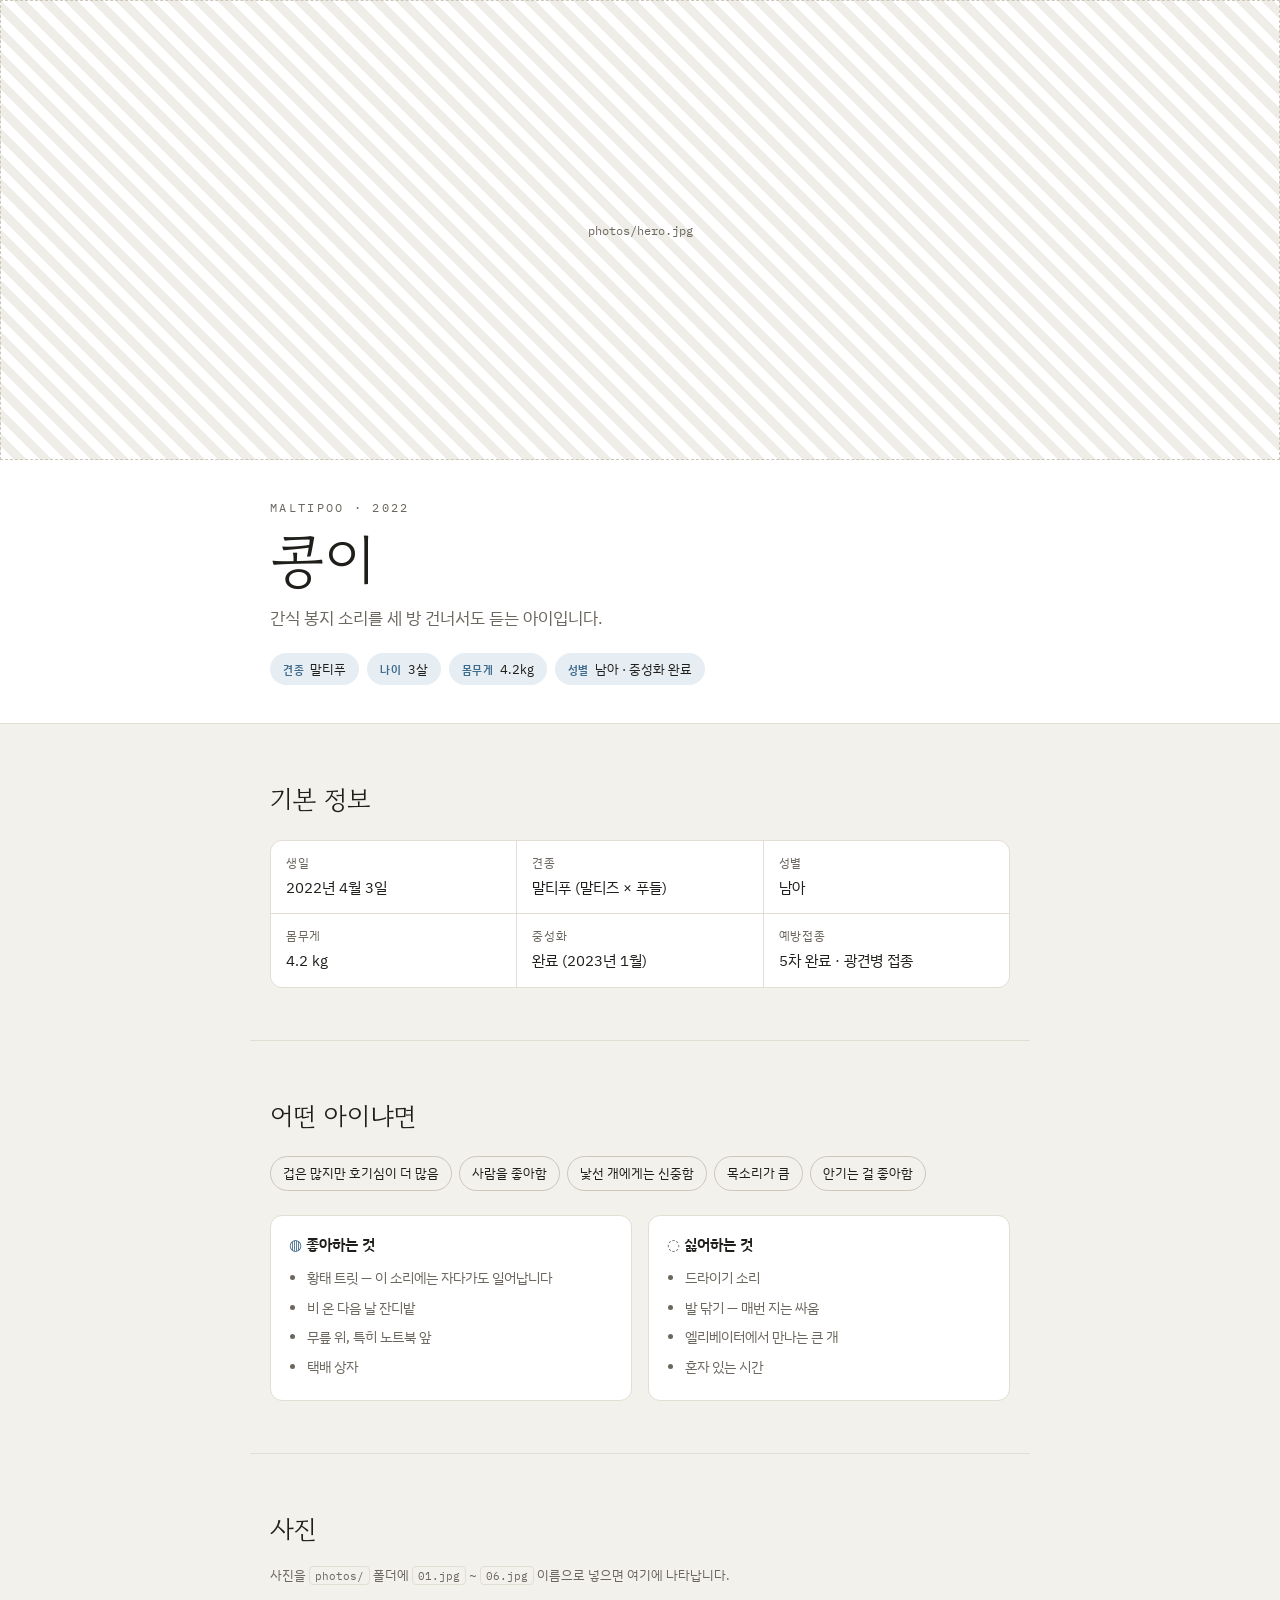
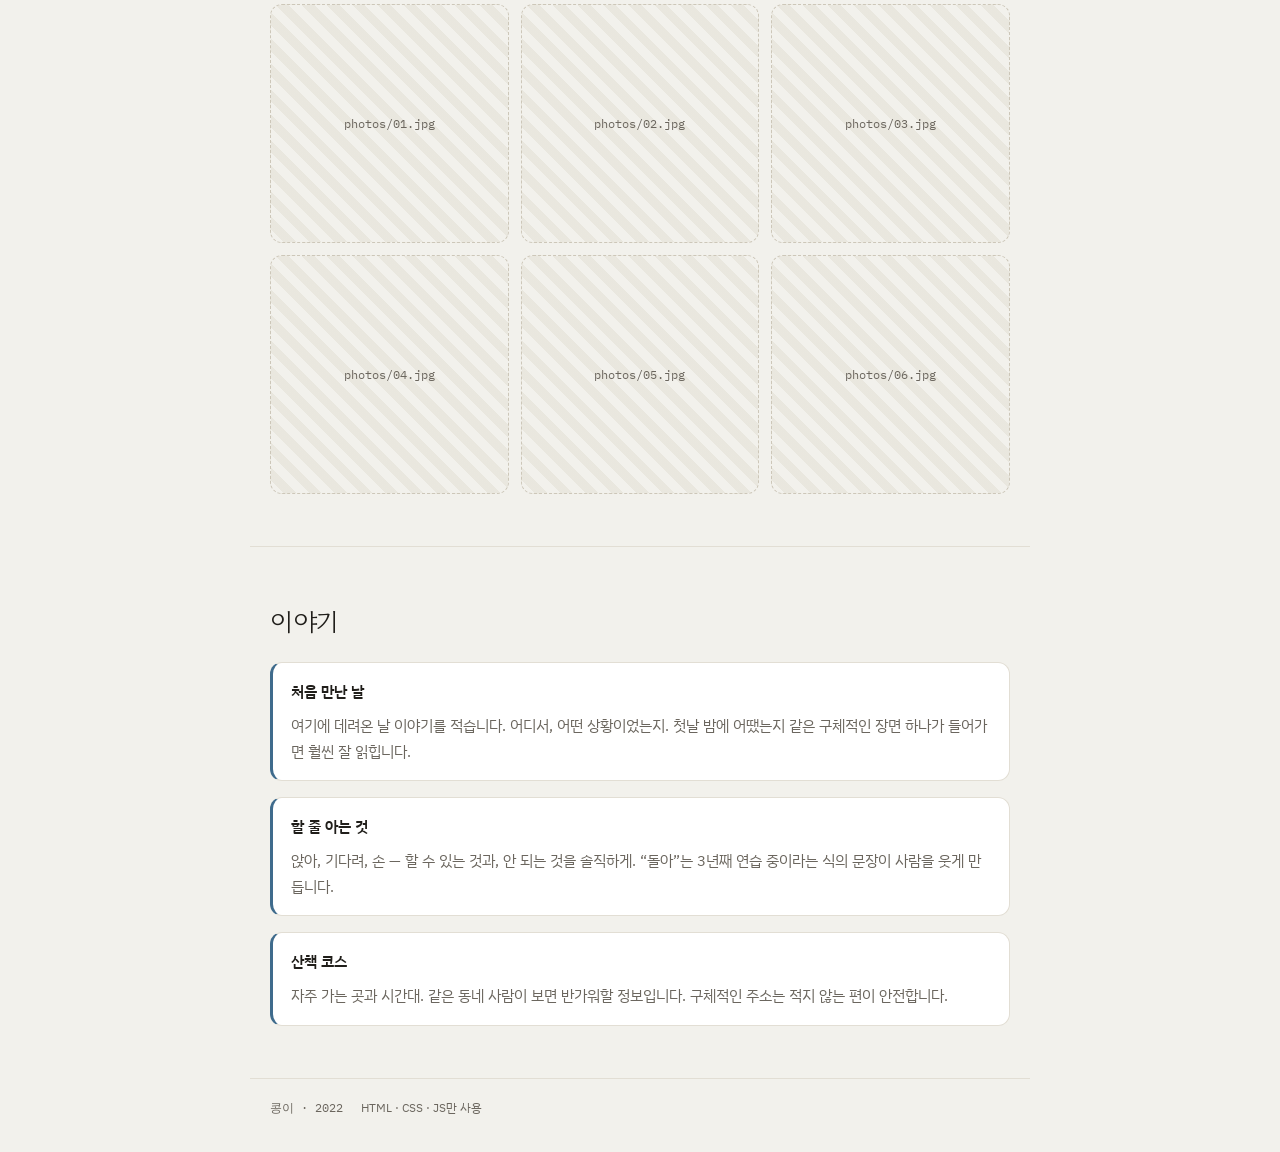
==== web/index.html @ 12389b10 "반려견 소개 페이지 구조 추가 (web/) 사진과 내용은 나중에 채우는 전제로 뼈대만 세웠다. 포트폴리오(루트 index.html)는 건드리지 않았다.  - 사진이 없으면 넣어야 " ====
<!doctype html>
<html lang="ko">
<head>
<meta charset="utf-8">
<meta name="viewport" content="width=device-width, initial-scale=1">
<title>콩이</title>
<meta name="description" content="말티푸 콩이를 소개합니다. 성격, 좋아하는 것, 사진.">
<link rel="preconnect" href="https://fonts.googleapis.com">
<link rel="preconnect" href="https://fonts.gstatic.com" crossorigin>
<link rel="stylesheet" href="https://fonts.googleapis.com/css2?family=Gowun+Dodum&family=IBM+Plex+Sans+KR:wght@400;500;600&family=IBM+Plex+Mono:wght@400&display=swap">
<link rel="stylesheet" href="style.css">
</head>
<body>

<!-- ══════════════════════════════════════════════════════════
     내용을 바꿀 곳은 전부 이 파일 안에 있습니다.
     무엇을 어디서 바꾸는지는 README.md를 보세요.
     사진은 photos/ 에 정해진 이름으로 넣으면 자동으로 표시됩니다.
     ══════════════════════════════════════════════════════════ -->

<header class="hero">
  <div class="hero-photo photo" data-caption="hero.jpg">
    <img src="photos/hero.jpg" alt="콩이 대표 사진">
  </div>

  <div class="hero-text wrap">
    <p class="eyebrow">MALTIPOO · 2022</p>
    <h1>콩이</h1>
    <p class="tagline">간식 봉지 소리를 세 방 건너서도 듣는 아이입니다.</p>

    <ul class="quickfacts">
      <li><span>견종</span> 말티푸</li>
      <li><span>나이</span> 3살</li>
      <li><span>몸무게</span> 4.2kg</li>
      <li><span>성별</span> 남아 · 중성화 완료</li>
    </ul>
  </div>
</header>

<main>

  <!-- ── 프로필 ─────────────────────────────────── -->
  <section class="block wrap">
    <h2>기본 정보</h2>
    <dl class="profile">
      <div><dt>생일</dt><dd>2022년 4월 3일</dd></div>
      <div><dt>견종</dt><dd>말티푸 (말티즈 × 푸들)</dd></div>
      <div><dt>성별</dt><dd>남아</dd></div>
      <div><dt>몸무게</dt><dd>4.2 kg</dd></div>
      <div><dt>중성화</dt><dd>완료 (2023년 1월)</dd></div>
      <div><dt>예방접종</dt><dd>5차 완료 · 광견병 접종</dd></div>
    </dl>
  </section>

  <!-- ── 성격 ───────────────────────────────────── -->
  <section class="block wrap">
    <h2>어떤 아이냐면</h2>

    <ul class="traits">
      <li>겁은 많지만 호기심이 더 많음</li>
      <li>사람을 좋아함</li>
      <li>낯선 개에게는 신중함</li>
      <li>목소리가 큼</li>
      <li>안기는 걸 좋아함</li>
    </ul>

    <div class="two">
      <div class="likes">
        <h3>좋아하는 것</h3>
        <ul>
          <li>황태 트릿 — 이 소리에는 자다가도 일어납니다</li>
          <li>비 온 다음 날 잔디밭</li>
          <li>무릎 위, 특히 노트북 앞</li>
          <li>택배 상자</li>
        </ul>
      </div>
      <div class="dislikes">
        <h3>싫어하는 것</h3>
        <ul>
          <li>드라이기 소리</li>
          <li>발 닦기 — 매번 지는 싸움</li>
          <li>엘리베이터에서 만나는 큰 개</li>
          <li>혼자 있는 시간</li>
        </ul>
      </div>
    </div>
  </section>

  <!-- ── 갤러리 ─────────────────────────────────── -->
  <section class="block wrap">
    <h2>사진</h2>
    <p class="note">사진을 <code>photos/</code> 폴더에 <code>01.jpg</code> ~ <code>06.jpg</code> 이름으로 넣으면 여기에 나타납니다.</p>

    <div class="gallery">
      <figure class="photo" data-caption="01.jpg">
        <img src="photos/01.jpg" alt="콩이 사진 1" loading="lazy">
        <figcaption>처음 온 날</figcaption>
      </figure>
      <figure class="photo" data-caption="02.jpg">
        <img src="photos/02.jpg" alt="콩이 사진 2" loading="lazy">
        <figcaption>산책 나가기 직전</figcaption>
      </figure>
      <figure class="photo" data-caption="03.jpg">
        <img src="photos/03.jpg" alt="콩이 사진 3" loading="lazy">
        <figcaption>간식 기다리는 중</figcaption>
      </figure>
      <figure class="photo" data-caption="04.jpg">
        <img src="photos/04.jpg" alt="콩이 사진 4" loading="lazy">
        <figcaption>낮잠</figcaption>
      </figure>
      <figure class="photo" data-caption="05.jpg">
        <img src="photos/05.jpg" alt="콩이 사진 5" loading="lazy">
        <figcaption>미용한 날</figcaption>
      </figure>
      <figure class="photo" data-caption="06.jpg">
        <img src="photos/06.jpg" alt="콩이 사진 6" loading="lazy">
        <figcaption>단골 공원</figcaption>
      </figure>
    </div>
  </section>

  <!-- ── 이야기 ─────────────────────────────────── -->
  <section class="block wrap">
    <h2>이야기</h2>
    <div class="stories">
      <article>
        <h3>처음 만난 날</h3>
        <p>여기에 데려온 날 이야기를 적습니다. 어디서, 어떤 상황이었는지. 첫날 밤에 어땠는지 같은 구체적인 장면 하나가 들어가면 훨씬 잘 읽힙니다.</p>
      </article>
      <article>
        <h3>할 줄 아는 것</h3>
        <p>앉아, 기다려, 손 — 할 수 있는 것과, 안 되는 것을 솔직하게. “돌아”는 3년째 연습 중이라는 식의 문장이 사람을 웃게 만듭니다.</p>
      </article>
      <article>
        <h3>산책 코스</h3>
        <p>자주 가는 곳과 시간대. 같은 동네 사람이 보면 반가워할 정보입니다. 구체적인 주소는 적지 않는 편이 안전합니다.</p>
      </article>
    </div>
  </section>

</main>

<footer class="foot wrap">
  <span class="mono">콩이 · 2022</span>
  <span>HTML · CSS · JS만 사용</span>
</footer>

<!-- 사진 확대 보기 -->
<dialog id="lightbox" class="lightbox">
  <img id="lightboxImg" alt="">
  <button type="button" id="lightboxClose" aria-label="닫기">✕</button>
</dialog>

<script src="app.js"></script>
</body>
</html>
---- web/style.css ----
/* ─────────────────────────────────────────────────────────────
   교체 구역 — 색·서체를 바꿀 곳은 여기가 전부다.
   아래 구조 규칙에는 색 리터럴을 새로 넣지 않는다.

   팔레트: 따뜻한 모래빛 바탕 + 데님 블루 강조.
   반려견 사이트에 흔한 크림+테라코타 조합을 피했다 — 어디서나 본 얼굴이 된다.
   ───────────────────────────────────────────────────────────── */
:root {
  --bg:      #F2F1EC;
  --surface: #FFFFFF;
  --fg:      #201E1A;
  --muted:   #6B665E;
  --line:    #E2DED4;
  --line-strong: #CDC7B9;
  --accent:  #3F6B8C;
  --accent-fg: #FFFFFF;
  --accent-soft: #E6EDF3;

  --font:    "IBM Plex Sans KR", "Pretendard", "Malgun Gothic", system-ui, sans-serif;
  --display: "Gowun Dodum", "IBM Plex Sans KR", sans-serif;
  --mono:    "IBM Plex Mono", ui-monospace, monospace;
  --w-display: 400;          /* Gowun Dodum은 단일 굵기 — 합성 볼드 방지 */

  --radius: 12px;
}

@media (prefers-color-scheme: dark) {
  :root {
    --bg:      #16150F;
    --surface: #201E17;
    --fg:      #EDE9DF;
    --muted:   #A29B8C;
    --line:    #322F25;
    --line-strong: #474234;
    --accent:  #8FB6D4;
    --accent-fg: #12202A;
    --accent-soft: #1D2A34;
  }
}

* { box-sizing: border-box; }

body {
  margin: 0;
  background: var(--bg);
  color: var(--fg);
  font-family: var(--font);
  line-height: 1.75;
  -webkit-font-smoothing: antialiased;
}

/* 좌우 여백은 여기 한 곳에서만. 세로는 padding-block으로 준다. */
.wrap {
  max-width: 780px;
  margin: 0 auto;
  padding-inline: 20px;
}

.mono { font-family: var(--mono); }

code {
  font-family: var(--mono);
  font-size: .88em;
  background: var(--bg);
  border: 1px solid var(--line);
  border-radius: 4px;
  padding: 1px 5px;
}

:is(a, button):focus-visible {
  outline: 2px solid var(--accent);
  outline-offset: 3px;
}

/* ── 사진 자리 ───────────────────────────────────────────────
   사진이 아직 없으면 img가 로드에 실패한다. 그때 app.js가
   data-missing을 붙이고, 여기서 넣어야 할 파일명을 보여준다.
   파일을 넣으면 별도 수정 없이 그냥 사진이 나온다.          */
.photo {
  position: relative;
  margin: 0;
  background: var(--surface);
  border: 1px solid var(--line);
  border-radius: var(--radius);
  overflow: hidden;
}
.photo img {
  display: block;
  width: 100%;
  height: 100%;
  object-fit: cover;
}
.photo[data-missing] {
  border: 1px dashed var(--line-strong);
  background: repeating-linear-gradient(
    45deg, transparent, transparent 9px,
    color-mix(in srgb, var(--line) 55%, transparent) 9px,
    color-mix(in srgb, var(--line) 55%, transparent) 18px);
}
.photo[data-missing] img { display: none; }
.photo[data-missing]::after {
  content: "photos/" attr(data-caption);
  position: absolute;
  inset: 0;
  display: grid;
  place-items: center;
  font-family: var(--mono);
  font-size: 12px;
  color: var(--muted);
  text-align: center;
  padding: 10px;
}

/* ── 머리 ────────────────────────────────────────── */
.hero { background: var(--surface); border-bottom: 1px solid var(--line); }

/* aspect-ratio와 max-height를 같이 주면 박스가 비율을 지키려고 폭까지
   줄여서 화면을 다 채우지 못한다. 높이만 제한하고 사진은 object-fit으로 덮는다. */
.hero-photo {
  height: clamp(220px, 42vw, 460px);
  border: 0;
  border-radius: 0;
}

.hero-text { padding-block: clamp(22px, 4vw, 38px); }

.eyebrow {
  margin: 0 0 8px;
  font-family: var(--mono);
  font-size: 11.5px;
  letter-spacing: .2em;
  color: var(--muted);
}
.hero h1 {
  margin: 0 0 10px;
  font-family: var(--display);
  font-weight: var(--w-display);
  font-size: clamp(34px, 8vw, 58px);
  letter-spacing: -.02em;
  line-height: 1.15;
}
.tagline {
  margin: 0 0 20px;
  max-width: 46ch;
  font-size: clamp(15px, 2.2vw, 17px);
  color: var(--muted);
}

.quickfacts {
  display: flex;
  flex-wrap: wrap;
  gap: 8px;
  margin: 0;
  padding: 0;
  list-style: none;
}
.quickfacts li {
  display: inline-flex;
  align-items: baseline;
  gap: 6px;
  background: var(--accent-soft);
  border-radius: 999px;
  padding: 5px 13px;
  font-size: 13px;
}
.quickfacts span {
  font-size: 11px;
  letter-spacing: .06em;
  color: var(--accent);
  font-weight: 600;
}

/* ── 블록 ────────────────────────────────────────── */
.block {
  padding-block: clamp(32px, 5vw, 52px);
  border-bottom: 1px solid var(--line);
}
.block h2 {
  margin: 0 0 18px;
  font-family: var(--display);
  font-weight: var(--w-display);
  font-size: clamp(20px, 3.4vw, 26px);
  letter-spacing: -.01em;
}
.block h3 {
  margin: 0 0 8px;
  font-size: 15px;
  font-weight: 600;
}
.note {
  margin: -6px 0 18px;
  font-size: 13px;
  color: var(--muted);
}

/* ── 프로필 ──────────────────────────────────────── */
.profile {
  display: grid;
  grid-template-columns: repeat(auto-fit, minmax(200px, 1fr));
  gap: 1px;
  margin: 0;
  background: var(--line);
  border: 1px solid var(--line);
  border-radius: var(--radius);
  overflow: hidden;
}
.profile > div { background: var(--surface); padding: 12px 15px; }
.profile dt {
  font-size: 11.5px;
  letter-spacing: .06em;
  color: var(--muted);
}
.profile dd { margin: 2px 0 0; font-size: 15px; }

/* ── 성격 ────────────────────────────────────────── */
.traits {
  display: flex;
  flex-wrap: wrap;
  gap: 7px;
  margin: 0 0 24px;
  padding: 0;
  list-style: none;
}
.traits li {
  font-size: 13px;
  padding: 5px 12px;
  border: 1px solid var(--line-strong);
  border-radius: 999px;
}

.two {
  display: grid;
  grid-template-columns: repeat(auto-fit, minmax(240px, 1fr));
  gap: 16px;
}
.two > div {
  background: var(--surface);
  border: 1px solid var(--line);
  border-radius: var(--radius);
  padding: 16px 18px;
}
.two ul { margin: 0; padding-left: 1.1em; }
.two li { font-size: 14px; color: var(--muted); margin-bottom: 5px; }
.likes h3::before  { content: "◍ "; color: var(--accent); }
.dislikes h3::before { content: "◌ "; color: var(--muted); }

/* ── 갤러리 ──────────────────────────────────────── */
.gallery {
  display: grid;
  grid-template-columns: repeat(auto-fit, minmax(180px, 1fr));
  gap: 12px;
}
.gallery .photo { aspect-ratio: 1 / 1; }
.gallery .photo img { cursor: zoom-in; }
.gallery figcaption {
  position: absolute;
  left: 0; right: 0; bottom: 0;
  padding: 18px 12px 9px;
  font-size: 12px;
  color: #fff;
  background: linear-gradient(transparent, rgba(0, 0, 0, .55));
}
.gallery .photo[data-missing] figcaption { display: none; }

/* ── 이야기 ──────────────────────────────────────── */
.stories { display: grid; gap: 16px; }
.stories article {
  background: var(--surface);
  border: 1px solid var(--line);
  border-left: 3px solid var(--accent);
  border-radius: var(--radius);
  padding: 16px 18px;
}
.stories p { margin: 0; font-size: 14.5px; color: var(--muted); }

/* ── 확대 보기 ───────────────────────────────────── */
.lightbox {
  border: 0;
  padding: 0;
  background: transparent;
  max-width: min(92vw, 900px);
  max-height: 92vh;
}
.lightbox::backdrop { background: rgba(0, 0, 0, .8); }
.lightbox img {
  display: block;
  max-width: 100%;
  max-height: 92vh;
  border-radius: var(--radius);
}
.lightbox button {
  position: absolute;
  top: 10px; right: 10px;
  width: 34px; height: 34px;
  border: 0;
  border-radius: 50%;
  background: rgba(0, 0, 0, .55);
  color: #fff;
  font-size: 15px;
  cursor: pointer;
}

/* ── 꼬리 ────────────────────────────────────────── */
.foot {
  padding-block: 18px 34px;
  display: flex;
  flex-wrap: wrap;
  gap: 6px 18px;
  font-size: 12px;
  color: var(--muted);
}

@media (prefers-reduced-motion: reduce) {
  * { animation: none !important; transition: none !important; }
}
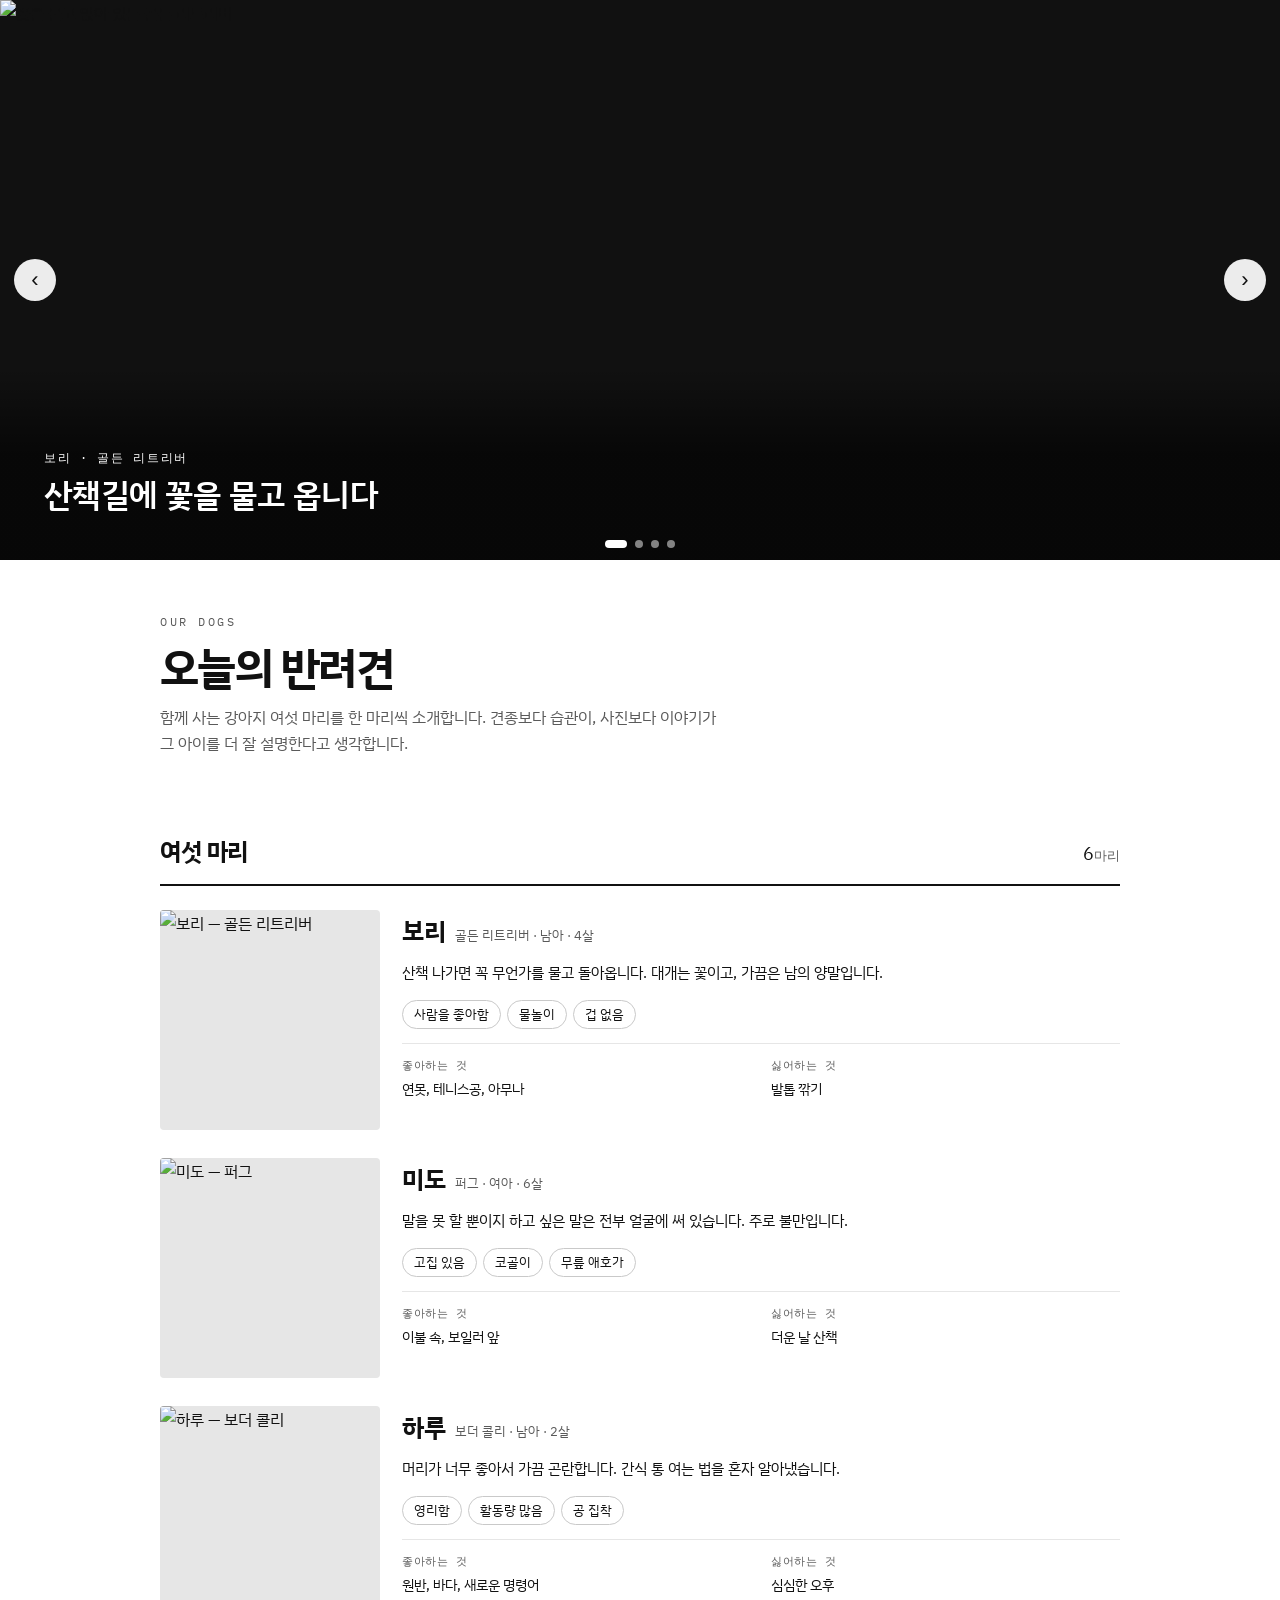
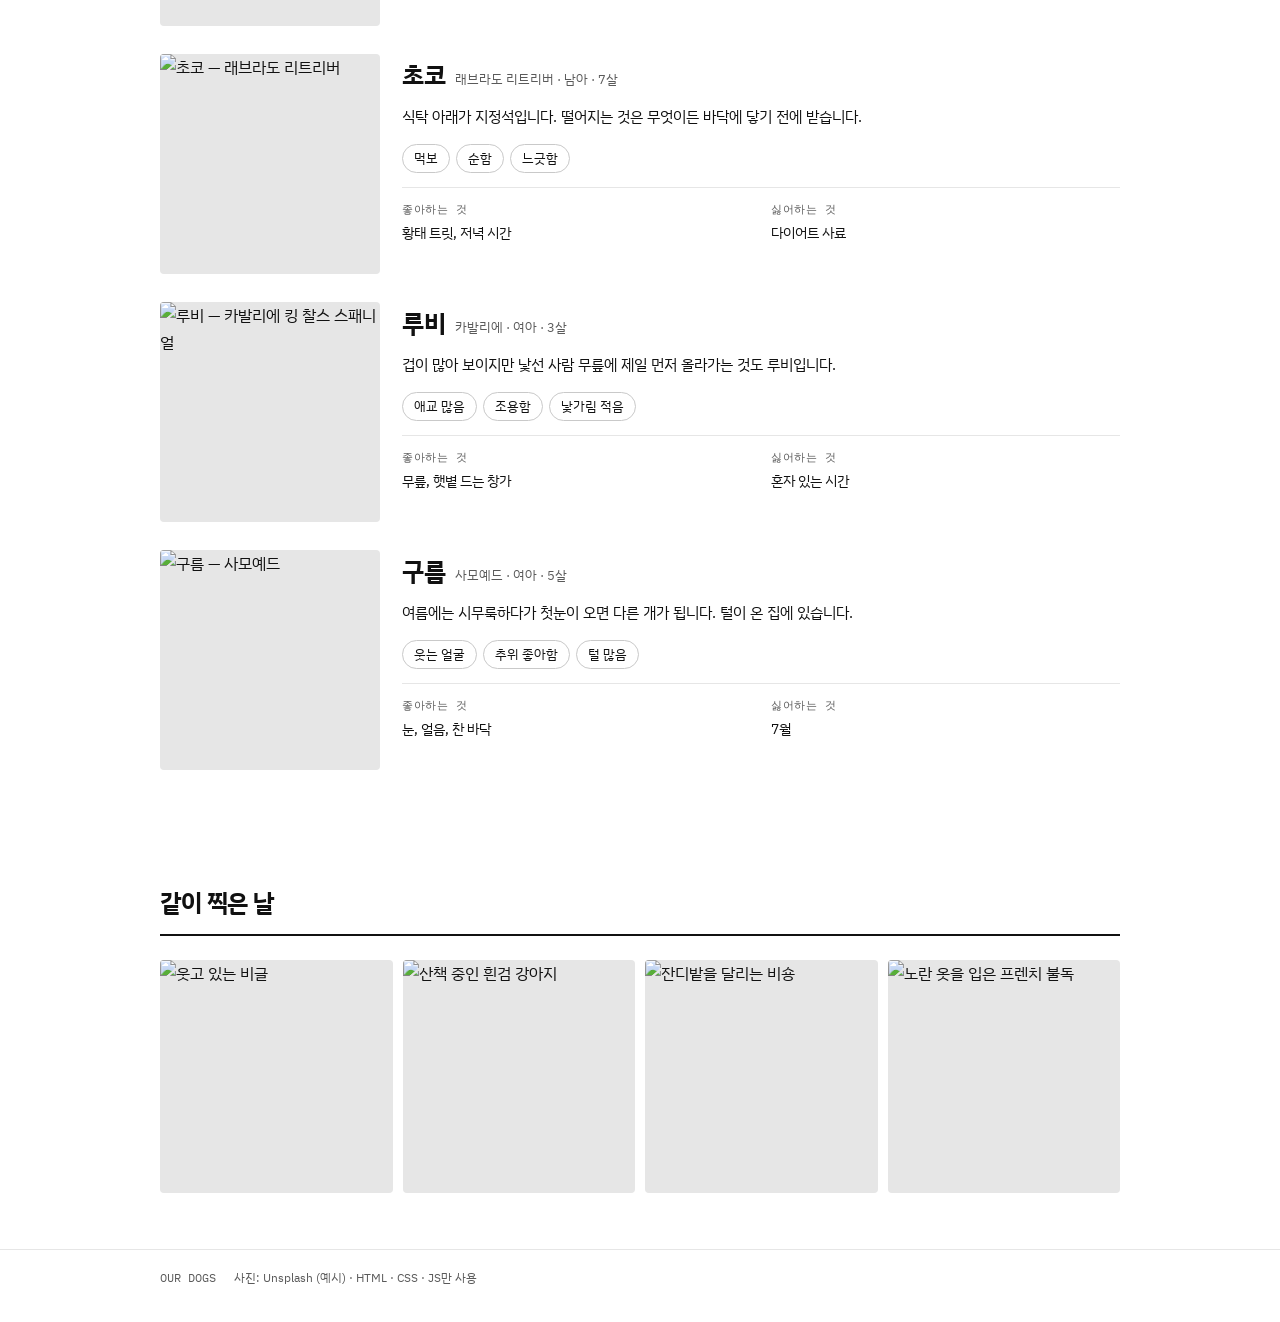
==== commit 6e4226bf: "여러 마리 소개로 개편 — 헤더 스와이퍼, 흰 배경 고대비 한 마리 소개에서 여섯 마리 목록으로 구조를 바꿨다. 흰 바탕에 검은 글씨로 두고 색은 사진에만 두어, 화면에서 사진이 " ====
--- a/web/index.html
+++ b/web/index.html
@@ -3,149 +3,239 @@
 <head>
 <meta charset="utf-8">
 <meta name="viewport" content="width=device-width, initial-scale=1">
-<title>콩이</title>
-<meta name="description" content="말티푸 콩이를 소개합니다. 성격, 좋아하는 것, 사진.">
+<title>오늘의 반려견</title>
+<meta name="description" content="함께 사는 강아지들을 한 마리씩 소개합니다. 성격, 좋아하는 것, 사진.">
 <link rel="preconnect" href="https://fonts.googleapis.com">
 <link rel="preconnect" href="https://fonts.gstatic.com" crossorigin>
-<link rel="stylesheet" href="https://fonts.googleapis.com/css2?family=Gowun+Dodum&family=IBM+Plex+Sans+KR:wght@400;500;600&family=IBM+Plex+Mono:wght@400&display=swap">
+<link rel="stylesheet" href="https://fonts.googleapis.com/css2?family=IBM+Plex+Sans+KR:wght@400;500;600;700&family=IBM+Plex+Mono:wght@400&display=swap">
 <link rel="stylesheet" href="style.css">
 </head>
 <body>
 
 <!-- ══════════════════════════════════════════════════════════
-     내용을 바꿀 곳은 전부 이 파일 안에 있습니다.
-     무엇을 어디서 바꾸는지는 README.md를 보세요.
-     사진은 photos/ 에 정해진 이름으로 넣으면 자동으로 표시됩니다.
+     구조와 교체 방법은 README.md에 정리해 두었습니다.
+     지금 사진은 Unsplash 예시입니다 — 실제 사진으로 바꾸는 방법도 거기 있습니다.
      ══════════════════════════════════════════════════════════ -->
 
+<a class="skip" href="#main">본문으로 건너뛰기</a>
+
+<!-- ── 헤더 스와이퍼 ─────────────────────────────── -->
 <header class="hero">
-  <div class="hero-photo photo" data-caption="hero.jpg">
-    <img src="photos/hero.jpg" alt="콩이 대표 사진">
+  <div class="swiper" id="swiper">
+    <ul class="slides" id="slides" tabindex="0" aria-label="대표 사진">
+
+      <li class="slide">
+        <img src="https://images.unsplash.com/photo-1552053831-71594a27632d?auto=format&fit=crop&w=1600&q=72"
+             alt="꽃을 물고 앉아 있는 골든 리트리버">
+        <div class="slide-text">
+          <p class="kicker">보리 · 골든 리트리버</p>
+          <h2>산책길에 꽃을 물고 옵니다</h2>
+        </div>
+      </li>
+
+      <li class="slide">
+        <img src="https://images.unsplash.com/photo-1517849845537-4d257902454a?auto=format&fit=crop&w=1600&q=72"
+             alt="노란 배경 앞의 검은 퍼그" loading="lazy">
+        <div class="slide-text">
+          <p class="kicker">미도 · 퍼그</p>
+          <h2>표정이 전부 말해줍니다</h2>
+        </div>
+      </li>
+
+      <li class="slide">
+        <img src="https://images.unsplash.com/photo-1518717758536-85ae29035b6d?auto=format&fit=crop&w=1600&q=72"
+             alt="혀를 내민 초콜릿색 래브라도" loading="lazy">
+        <div class="slide-text">
+          <p class="kicker">초코 · 래브라도</p>
+          <h2>먹는 것과 관련해서는 진지합니다</h2>
+        </div>
+      </li>
+
+      <li class="slide">
+        <img src="https://images.unsplash.com/photo-1529429617124-95b109e86bb8?auto=format&fit=crop&w=1600&q=72"
+             alt="앉아 있는 하얀 사모예드" loading="lazy">
+        <div class="slide-text">
+          <p class="kicker">구름 · 사모예드</p>
+          <h2>겨울에 가장 행복한 아이</h2>
+        </div>
+      </li>
+
+    </ul>
+
+    <button class="nav prev" type="button" aria-label="이전 사진">‹</button>
+    <button class="nav next" type="button" aria-label="다음 사진">›</button>
+    <div class="dots" id="dots" role="tablist" aria-label="사진 선택"></div>
   </div>
 
-  <div class="hero-text wrap">
-    <p class="eyebrow">MALTIPOO · 2022</p>
-    <h1>콩이</h1>
-    <p class="tagline">간식 봉지 소리를 세 방 건너서도 듣는 아이입니다.</p>
-
-    <ul class="quickfacts">
-      <li><span>견종</span> 말티푸</li>
-      <li><span>나이</span> 3살</li>
-      <li><span>몸무게</span> 4.2kg</li>
-      <li><span>성별</span> 남아 · 중성화 완료</li>
-    </ul>
+  <div class="wrap intro">
+    <p class="eyebrow">OUR DOGS</p>
+    <h1>오늘의 반려견</h1>
+    <p class="lede">함께 사는 강아지 여섯 마리를 한 마리씩 소개합니다. 견종보다 습관이, 사진보다 이야기가 그 아이를 더 잘 설명한다고 생각합니다.</p>
   </div>
 </header>
 
-<main>
-
-  <!-- ── 프로필 ─────────────────────────────────── -->
+<main id="main">
+
+  <!-- ── 강아지 목록 ─────────────────────────────── -->
   <section class="block wrap">
-    <h2>기본 정보</h2>
-    <dl class="profile">
-      <div><dt>생일</dt><dd>2022년 4월 3일</dd></div>
-      <div><dt>견종</dt><dd>말티푸 (말티즈 × 푸들)</dd></div>
-      <div><dt>성별</dt><dd>남아</dd></div>
-      <div><dt>몸무게</dt><dd>4.2 kg</dd></div>
-      <div><dt>중성화</dt><dd>완료 (2023년 1월)</dd></div>
-      <div><dt>예방접종</dt><dd>5차 완료 · 광견병 접종</dd></div>
-    </dl>
+    <div class="block-head">
+      <h2>여섯 마리</h2>
+      <p class="count"><span>6</span>마리</p>
+    </div>
+
+    <div class="dogs">
+
+      <article class="dog">
+        <div class="dog-photo">
+          <img src="https://images.unsplash.com/photo-1591160690555-5debfba289f0?auto=format&fit=crop&w=800&h=800&q=70"
+               alt="보리 — 골든 리트리버" loading="lazy">
+        </div>
+        <div class="dog-body">
+          <div class="dog-head">
+            <h3>보리</h3>
+            <p class="breed">골든 리트리버 · 남아 · 4살</p>
+          </div>
+          <p class="say">산책 나가면 꼭 무언가를 물고 돌아옵니다. 대개는 꽃이고, 가끔은 남의 양말입니다.</p>
+          <ul class="tags">
+            <li>사람을 좋아함</li><li>물놀이</li><li>겁 없음</li>
+          </ul>
+          <dl class="mini">
+            <div><dt>좋아하는 것</dt><dd>연못, 테니스공, 아무나</dd></div>
+            <div><dt>싫어하는 것</dt><dd>발톱 깎기</dd></div>
+          </dl>
+        </div>
+      </article>
+
+      <article class="dog">
+        <div class="dog-photo">
+          <img src="https://images.unsplash.com/photo-1517849845537-4d257902454a?auto=format&fit=crop&w=800&h=800&q=70"
+               alt="미도 — 퍼그" loading="lazy">
+        </div>
+        <div class="dog-body">
+          <div class="dog-head">
+            <h3>미도</h3>
+            <p class="breed">퍼그 · 여아 · 6살</p>
+          </div>
+          <p class="say">말을 못 할 뿐이지 하고 싶은 말은 전부 얼굴에 써 있습니다. 주로 불만입니다.</p>
+          <ul class="tags">
+            <li>고집 있음</li><li>코골이</li><li>무릎 애호가</li>
+          </ul>
+          <dl class="mini">
+            <div><dt>좋아하는 것</dt><dd>이불 속, 보일러 앞</dd></div>
+            <div><dt>싫어하는 것</dt><dd>더운 날 산책</dd></div>
+          </dl>
+        </div>
+      </article>
+
+      <article class="dog">
+        <div class="dog-photo">
+          <img src="https://images.unsplash.com/photo-1587300003388-59208cc962cb?auto=format&fit=crop&w=800&h=800&q=70"
+               alt="하루 — 보더 콜리" loading="lazy">
+        </div>
+        <div class="dog-body">
+          <div class="dog-head">
+            <h3>하루</h3>
+            <p class="breed">보더 콜리 · 남아 · 2살</p>
+          </div>
+          <p class="say">머리가 너무 좋아서 가끔 곤란합니다. 간식 통 여는 법을 혼자 알아냈습니다.</p>
+          <ul class="tags">
+            <li>영리함</li><li>활동량 많음</li><li>공 집착</li>
+          </ul>
+          <dl class="mini">
+            <div><dt>좋아하는 것</dt><dd>원반, 바다, 새로운 명령어</dd></div>
+            <div><dt>싫어하는 것</dt><dd>심심한 오후</dd></div>
+          </dl>
+        </div>
+      </article>
+
+      <article class="dog">
+        <div class="dog-photo">
+          <img src="https://images.unsplash.com/photo-1518717758536-85ae29035b6d?auto=format&fit=crop&w=800&h=800&q=70"
+               alt="초코 — 래브라도 리트리버" loading="lazy">
+        </div>
+        <div class="dog-body">
+          <div class="dog-head">
+            <h3>초코</h3>
+            <p class="breed">래브라도 리트리버 · 남아 · 7살</p>
+          </div>
+          <p class="say">식탁 아래가 지정석입니다. 떨어지는 것은 무엇이든 바닥에 닿기 전에 받습니다.</p>
+          <ul class="tags">
+            <li>먹보</li><li>순함</li><li>느긋함</li>
+          </ul>
+          <dl class="mini">
+            <div><dt>좋아하는 것</dt><dd>황태 트릿, 저녁 시간</dd></div>
+            <div><dt>싫어하는 것</dt><dd>다이어트 사료</dd></div>
+          </dl>
+        </div>
+      </article>
+
+      <article class="dog">
+        <div class="dog-photo">
+          <img src="https://images.unsplash.com/photo-1560807707-8cc77767d783?auto=format&fit=crop&w=800&h=800&q=70"
+               alt="루비 — 카발리에 킹 찰스 스패니얼" loading="lazy">
+        </div>
+        <div class="dog-body">
+          <div class="dog-head">
+            <h3>루비</h3>
+            <p class="breed">카발리에 · 여아 · 3살</p>
+          </div>
+          <p class="say">겁이 많아 보이지만 낯선 사람 무릎에 제일 먼저 올라가는 것도 루비입니다.</p>
+          <ul class="tags">
+            <li>애교 많음</li><li>조용함</li><li>낯가림 적음</li>
+          </ul>
+          <dl class="mini">
+            <div><dt>좋아하는 것</dt><dd>무릎, 햇볕 드는 창가</dd></div>
+            <div><dt>싫어하는 것</dt><dd>혼자 있는 시간</dd></div>
+          </dl>
+        </div>
+      </article>
+
+      <article class="dog">
+        <div class="dog-photo">
+          <img src="https://images.unsplash.com/photo-1529429617124-95b109e86bb8?auto=format&fit=crop&w=800&h=800&q=70"
+               alt="구름 — 사모예드" loading="lazy">
+        </div>
+        <div class="dog-body">
+          <div class="dog-head">
+            <h3>구름</h3>
+            <p class="breed">사모예드 · 여아 · 5살</p>
+          </div>
+          <p class="say">여름에는 시무룩하다가 첫눈이 오면 다른 개가 됩니다. 털이 온 집에 있습니다.</p>
+          <ul class="tags">
+            <li>웃는 얼굴</li><li>추위 좋아함</li><li>털 많음</li>
+          </ul>
+          <dl class="mini">
+            <div><dt>좋아하는 것</dt><dd>눈, 얼음, 찬 바닥</dd></div>
+            <div><dt>싫어하는 것</dt><dd>7월</dd></div>
+          </dl>
+        </div>
+      </article>
+
+    </div>
   </section>
 
-  <!-- ── 성격 ───────────────────────────────────── -->
+  <!-- ── 갤러리 ──────────────────────────────────── -->
   <section class="block wrap">
-    <h2>어떤 아이냐면</h2>
-
-    <ul class="traits">
-      <li>겁은 많지만 호기심이 더 많음</li>
-      <li>사람을 좋아함</li>
-      <li>낯선 개에게는 신중함</li>
-      <li>목소리가 큼</li>
-      <li>안기는 걸 좋아함</li>
-    </ul>
-
-    <div class="two">
-      <div class="likes">
-        <h3>좋아하는 것</h3>
-        <ul>
-          <li>황태 트릿 — 이 소리에는 자다가도 일어납니다</li>
-          <li>비 온 다음 날 잔디밭</li>
-          <li>무릎 위, 특히 노트북 앞</li>
-          <li>택배 상자</li>
-        </ul>
-      </div>
-      <div class="dislikes">
-        <h3>싫어하는 것</h3>
-        <ul>
-          <li>드라이기 소리</li>
-          <li>발 닦기 — 매번 지는 싸움</li>
-          <li>엘리베이터에서 만나는 큰 개</li>
-          <li>혼자 있는 시간</li>
-        </ul>
-      </div>
+    <div class="block-head">
+      <h2>같이 찍은 날</h2>
+    </div>
+    <div class="gallery">
+      <figure><img src="https://images.unsplash.com/photo-1543466835-00a7907e9de1?auto=format&fit=crop&w=700&h=700&q=70" alt="웃고 있는 비글" loading="lazy"></figure>
+      <figure><img src="https://images.unsplash.com/photo-1477884213360-7e9d7dcc1e48?auto=format&fit=crop&w=700&h=700&q=70" alt="산책 중인 흰검 강아지" loading="lazy"></figure>
+      <figure><img src="https://images.unsplash.com/photo-1534361960057-19889db9621e?auto=format&fit=crop&w=700&h=700&q=70" alt="잔디밭을 달리는 비숑" loading="lazy"></figure>
+      <figure><img src="https://images.unsplash.com/photo-1583337130417-3346a1be7dee?auto=format&fit=crop&w=700&h=700&q=70" alt="노란 옷을 입은 프렌치 불독" loading="lazy"></figure>
     </div>
   </section>
 
-  <!-- ── 갤러리 ─────────────────────────────────── -->
-  <section class="block wrap">
-    <h2>사진</h2>
-    <p class="note">사진을 <code>photos/</code> 폴더에 <code>01.jpg</code> ~ <code>06.jpg</code> 이름으로 넣으면 여기에 나타납니다.</p>
-
-    <div class="gallery">
-      <figure class="photo" data-caption="01.jpg">
-        <img src="photos/01.jpg" alt="콩이 사진 1" loading="lazy">
-        <figcaption>처음 온 날</figcaption>
-      </figure>
-      <figure class="photo" data-caption="02.jpg">
-        <img src="photos/02.jpg" alt="콩이 사진 2" loading="lazy">
-        <figcaption>산책 나가기 직전</figcaption>
-      </figure>
-      <figure class="photo" data-caption="03.jpg">
-        <img src="photos/03.jpg" alt="콩이 사진 3" loading="lazy">
-        <figcaption>간식 기다리는 중</figcaption>
-      </figure>
-      <figure class="photo" data-caption="04.jpg">
-        <img src="photos/04.jpg" alt="콩이 사진 4" loading="lazy">
-        <figcaption>낮잠</figcaption>
-      </figure>
-      <figure class="photo" data-caption="05.jpg">
-        <img src="photos/05.jpg" alt="콩이 사진 5" loading="lazy">
-        <figcaption>미용한 날</figcaption>
-      </figure>
-      <figure class="photo" data-caption="06.jpg">
-        <img src="photos/06.jpg" alt="콩이 사진 6" loading="lazy">
-        <figcaption>단골 공원</figcaption>
-      </figure>
-    </div>
-  </section>
-
-  <!-- ── 이야기 ─────────────────────────────────── -->
-  <section class="block wrap">
-    <h2>이야기</h2>
-    <div class="stories">
-      <article>
-        <h3>처음 만난 날</h3>
-        <p>여기에 데려온 날 이야기를 적습니다. 어디서, 어떤 상황이었는지. 첫날 밤에 어땠는지 같은 구체적인 장면 하나가 들어가면 훨씬 잘 읽힙니다.</p>
-      </article>
-      <article>
-        <h3>할 줄 아는 것</h3>
-        <p>앉아, 기다려, 손 — 할 수 있는 것과, 안 되는 것을 솔직하게. “돌아”는 3년째 연습 중이라는 식의 문장이 사람을 웃게 만듭니다.</p>
-      </article>
-      <article>
-        <h3>산책 코스</h3>
-        <p>자주 가는 곳과 시간대. 같은 동네 사람이 보면 반가워할 정보입니다. 구체적인 주소는 적지 않는 편이 안전합니다.</p>
-      </article>
-    </div>
-  </section>
-
 </main>
 
-<footer class="foot wrap">
-  <span class="mono">콩이 · 2022</span>
-  <span>HTML · CSS · JS만 사용</span>
+<footer class="foot">
+  <div class="wrap">
+    <span class="mono">OUR DOGS</span>
+    <span>사진: Unsplash (예시) · HTML · CSS · JS만 사용</span>
+  </div>
 </footer>
 
-<!-- 사진 확대 보기 -->
 <dialog id="lightbox" class="lightbox">
   <img id="lightboxImg" alt="">
   <button type="button" id="lightboxClose" aria-label="닫기">✕</button>
--- a/web/style.css
+++ b/web/style.css
@@ -1,41 +1,26 @@
 /* ─────────────────────────────────────────────────────────────
    교체 구역 — 색·서체를 바꿀 곳은 여기가 전부다.
-   아래 구조 규칙에는 색 리터럴을 새로 넣지 않는다.
-
-   팔레트: 따뜻한 모래빛 바탕 + 데님 블루 강조.
-   반려견 사이트에 흔한 크림+테라코타 조합을 피했다 — 어디서나 본 얼굴이 된다.
+
+   흰 바탕에 검은 글씨, 선 하나로 구분. 장식을 줄이고 대비를 올려
+   사진이 화면의 유일한 색이 되게 했다. 본문 대비 16:1, 보조 7:1.
+
+   다크 모드를 넣지 않은 것은 의도다 — 흰 배경을 요청받았고, 사진
+   중심 페이지에서 바탕이 바뀌면 사진 인상까지 달라진다. 대신 모든
+   색을 명시해 두어 어떤 환경에서도 같게 보인다.
    ───────────────────────────────────────────────────────────── */
 :root {
-  --bg:      #F2F1EC;
-  --surface: #FFFFFF;
-  --fg:      #201E1A;
-  --muted:   #6B665E;
-  --line:    #E2DED4;
-  --line-strong: #CDC7B9;
-  --accent:  #3F6B8C;
+  --bg:     #FFFFFF;
+  --fg:     #111111;   /* 흰 배경 대비 18.9:1 */
+  --muted:  #5A5A5A;   /* 흰 배경 대비  7.0:1 */
+  --line:   #E6E6E6;
+  --line-strong: #C9C9C9;
+  --accent: #1552CC;   /* 흰 배경 대비  7.6:1 */
   --accent-fg: #FFFFFF;
-  --accent-soft: #E6EDF3;
-
-  --font:    "IBM Plex Sans KR", "Pretendard", "Malgun Gothic", system-ui, sans-serif;
-  --display: "Gowun Dodum", "IBM Plex Sans KR", sans-serif;
-  --mono:    "IBM Plex Mono", ui-monospace, monospace;
-  --w-display: 400;          /* Gowun Dodum은 단일 굵기 — 합성 볼드 방지 */
-
-  --radius: 12px;
-}
-
-@media (prefers-color-scheme: dark) {
-  :root {
-    --bg:      #16150F;
-    --surface: #201E17;
-    --fg:      #EDE9DF;
-    --muted:   #A29B8C;
-    --line:    #322F25;
-    --line-strong: #474234;
-    --accent:  #8FB6D4;
-    --accent-fg: #12202A;
-    --accent-soft: #1D2A34;
-  }
+  --scrim:  rgba(0, 0, 0, .58);
+
+  --font: "IBM Plex Sans KR", "Pretendard", "Malgun Gothic", system-ui, sans-serif;
+  --mono: "IBM Plex Mono", ui-monospace, monospace;
+  --radius: 4px;
 }
 
 * { box-sizing: border-box; }
@@ -45,233 +30,262 @@
   background: var(--bg);
   color: var(--fg);
   font-family: var(--font);
-  line-height: 1.75;
+  line-height: 1.7;
   -webkit-font-smoothing: antialiased;
 }
 
-/* 좌우 여백은 여기 한 곳에서만. 세로는 padding-block으로 준다. */
 .wrap {
-  max-width: 780px;
+  max-width: 1000px;
   margin: 0 auto;
   padding-inline: 20px;
 }
 
 .mono { font-family: var(--mono); }
 
-code {
-  font-family: var(--mono);
-  font-size: .88em;
-  background: var(--bg);
-  border: 1px solid var(--line);
-  border-radius: 4px;
-  padding: 1px 5px;
-}
-
 :is(a, button):focus-visible {
-  outline: 2px solid var(--accent);
-  outline-offset: 3px;
-}
-
-/* ── 사진 자리 ───────────────────────────────────────────────
-   사진이 아직 없으면 img가 로드에 실패한다. 그때 app.js가
-   data-missing을 붙이고, 여기서 넣어야 할 파일명을 보여준다.
-   파일을 넣으면 별도 수정 없이 그냥 사진이 나온다.          */
-.photo {
+  outline: 3px solid var(--accent);
+  outline-offset: 2px;
+}
+
+/* 키보드 사용자가 스와이퍼를 지나 본문으로 바로 갈 수 있게 한다 */
+.skip {
+  position: absolute;
+  left: -9999px;
+  background: var(--fg);
+  color: var(--bg);
+  padding: 10px 16px;
+  z-index: 10;
+}
+.skip:focus { left: 12px; top: 12px; }
+
+/* ── 스와이퍼 ────────────────────────────────────────────────
+   라이브러리를 쓰지 않는다. 가로 스크롤 + scroll-snap이면
+   브라우저가 관성·터치·키보드를 전부 처리해 준다.
+   JS는 점·화살표·자동넘김만 담당한다.                        */
+.swiper { position: relative; background: var(--fg); }
+
+.slides {
+  display: flex;
+  margin: 0;
+  padding: 0;
+  list-style: none;
+  overflow-x: auto;
+  overscroll-behavior-x: contain;
+  scroll-snap-type: x mandatory;
+  scrollbar-width: none;
+}
+.slides::-webkit-scrollbar { display: none; }
+
+.slide {
   position: relative;
-  margin: 0;
-  background: var(--surface);
-  border: 1px solid var(--line);
-  border-radius: var(--radius);
-  overflow: hidden;
-}
-.photo img {
+  flex: 0 0 100%;
+  scroll-snap-align: center;
+  height: clamp(300px, 52vw, 560px);
+}
+.slide img {
   display: block;
   width: 100%;
   height: 100%;
   object-fit: cover;
 }
-.photo[data-missing] {
-  border: 1px dashed var(--line-strong);
-  background: repeating-linear-gradient(
-    45deg, transparent, transparent 9px,
-    color-mix(in srgb, var(--line) 55%, transparent) 9px,
-    color-mix(in srgb, var(--line) 55%, transparent) 18px);
-}
-.photo[data-missing] img { display: none; }
-.photo[data-missing]::after {
-  content: "photos/" attr(data-caption);
-  position: absolute;
-  inset: 0;
-  display: grid;
-  place-items: center;
+
+/* 사진 위 글자는 배경이 무엇이든 읽혀야 한다.
+   불투명도만 준 그라디언트로는 밝은 사진에서 무너지므로 충분히 진하게. */
+.slide-text {
+  position: absolute;
+  left: 0; right: 0; bottom: 0;
+  padding: clamp(40px, 8vw, 80px) clamp(20px, 4vw, 44px) clamp(28px, 4vw, 44px);
+  background: linear-gradient(transparent, var(--scrim) 45%, var(--scrim));
+  color: #FFFFFF;
+}
+.kicker {
+  margin: 0 0 6px;
   font-family: var(--mono);
   font-size: 12px;
-  color: var(--muted);
-  text-align: center;
-  padding: 10px;
-}
-
-/* ── 머리 ────────────────────────────────────────── */
-.hero { background: var(--surface); border-bottom: 1px solid var(--line); }
-
-/* aspect-ratio와 max-height를 같이 주면 박스가 비율을 지키려고 폭까지
-   줄여서 화면을 다 채우지 못한다. 높이만 제한하고 사진은 object-fit으로 덮는다. */
-.hero-photo {
-  height: clamp(220px, 42vw, 460px);
+  letter-spacing: .14em;
+  text-transform: uppercase;
+}
+.slide-text h2 {
+  margin: 0;
+  max-width: 22ch;
+  font-size: clamp(20px, 3.6vw, 32px);
+  font-weight: 600;
+  letter-spacing: -.02em;
+  line-height: 1.3;
+}
+
+.nav {
+  position: absolute;
+  top: 50%;
+  transform: translateY(-50%);
+  width: 42px; height: 42px;
   border: 0;
-  border-radius: 0;
-}
-
-.hero-text { padding-block: clamp(22px, 4vw, 38px); }
-
+  border-radius: 50%;
+  background: rgba(255, 255, 255, .92);
+  color: #111;
+  font-size: 22px;
+  line-height: 1;
+  cursor: pointer;
+}
+.nav:hover { background: #fff; }
+.prev { left: 14px; }
+.next { right: 14px; }
+@media (max-width: 620px) { .nav { display: none; } }  /* 좁을 땐 손가락으로 넘긴다 */
+
+.dots {
+  position: absolute;
+  left: 0; right: 0; bottom: 12px;
+  display: flex;
+  justify-content: center;
+  gap: 8px;
+}
+.dots button {
+  width: 8px; height: 8px;
+  padding: 0;
+  border: 0;
+  border-radius: 50%;
+  background: rgba(255, 255, 255, .5);
+  cursor: pointer;
+}
+.dots button[aria-selected="true"] { background: #fff; width: 22px; border-radius: 4px; }
+
+/* ── 머리말 ──────────────────────────────────────── */
+.intro { padding-block: clamp(30px, 5vw, 52px) clamp(10px, 2vw, 18px); }
 .eyebrow {
-  margin: 0 0 8px;
+  margin: 0 0 10px;
   font-family: var(--mono);
   font-size: 11.5px;
-  letter-spacing: .2em;
+  letter-spacing: .22em;
   color: var(--muted);
 }
-.hero h1 {
-  margin: 0 0 10px;
-  font-family: var(--display);
-  font-weight: var(--w-display);
-  font-size: clamp(34px, 8vw, 58px);
+.intro h1 {
+  margin: 0 0 12px;
+  font-size: clamp(28px, 5.4vw, 44px);
+  font-weight: 700;
+  letter-spacing: -.035em;
+  line-height: 1.15;
+}
+.lede { margin: 0; max-width: 56ch; color: var(--muted); font-size: 15.5px; }
+
+/* ── 블록 ────────────────────────────────────────── */
+.block { padding-block: clamp(34px, 5vw, 56px); }
+
+.block-head {
+  display: flex;
+  align-items: baseline;
+  justify-content: space-between;
+  gap: 12px;
+  padding-bottom: 12px;
+  margin-bottom: 24px;
+  border-bottom: 2px solid var(--fg);
+}
+.block-head h2 {
+  margin: 0;
+  font-size: clamp(19px, 3vw, 24px);
+  font-weight: 700;
   letter-spacing: -.02em;
-  line-height: 1.15;
-}
-.tagline {
-  margin: 0 0 20px;
-  max-width: 46ch;
-  font-size: clamp(15px, 2.2vw, 17px);
-  color: var(--muted);
-}
-
-.quickfacts {
-  display: flex;
+}
+.count { margin: 0; font-family: var(--mono); font-size: 13px; color: var(--muted); }
+.count span { font-size: 18px; color: var(--fg); }
+
+/* ── 강아지 카드 ─────────────────────────────────── */
+.dogs { display: grid; gap: 28px; }
+
+.dog {
+  display: grid;
+  grid-template-columns: 220px minmax(0, 1fr);
+  gap: 22px;
+  align-items: start;
+}
+@media (max-width: 700px) {
+  .dog { grid-template-columns: 1fr; gap: 14px; }
+}
+
+.dog-photo {
+  aspect-ratio: 1 / 1;
+  border-radius: var(--radius);
+  overflow: hidden;
+  background: var(--line);
+}
+.dog-photo img {
+  display: block;
+  width: 100%;
+  height: 100%;
+  object-fit: cover;
+}
+
+.dog-head {
+  display: flex;
+  align-items: baseline;
+  gap: 10px;
   flex-wrap: wrap;
-  gap: 8px;
-  margin: 0;
+  margin-bottom: 8px;
+}
+.dog-head h3 {
+  margin: 0;
+  font-size: clamp(20px, 3vw, 25px);
+  font-weight: 700;
+  letter-spacing: -.02em;
+}
+.breed { margin: 0; font-size: 13px; color: var(--muted); }
+
+.say {
+  margin: 0 0 14px;
+  max-width: 56ch;
+  font-size: 15px;
+}
+
+.tags {
+  display: flex;
+  flex-wrap: wrap;
+  gap: 6px;
+  margin: 0 0 14px;
   padding: 0;
   list-style: none;
 }
-.quickfacts li {
-  display: inline-flex;
-  align-items: baseline;
-  gap: 6px;
-  background: var(--accent-soft);
+.tags li {
+  font-size: 12.5px;
+  padding: 3px 11px;
+  border: 1px solid var(--line-strong);
   border-radius: 999px;
-  padding: 5px 13px;
-  font-size: 13px;
-}
-.quickfacts span {
+}
+
+.mini {
+  display: grid;
+  grid-template-columns: repeat(auto-fit, minmax(190px, 1fr));
+  gap: 10px 20px;
+  margin: 0;
+  padding-top: 12px;
+  border-top: 1px solid var(--line);
+}
+.mini dt {
+  font-family: var(--mono);
   font-size: 11px;
   letter-spacing: .06em;
-  color: var(--accent);
-  font-weight: 600;
-}
-
-/* ── 블록 ────────────────────────────────────────── */
-.block {
-  padding-block: clamp(32px, 5vw, 52px);
-  border-bottom: 1px solid var(--line);
-}
-.block h2 {
-  margin: 0 0 18px;
-  font-family: var(--display);
-  font-weight: var(--w-display);
-  font-size: clamp(20px, 3.4vw, 26px);
-  letter-spacing: -.01em;
-}
-.block h3 {
-  margin: 0 0 8px;
-  font-size: 15px;
-  font-weight: 600;
-}
-.note {
-  margin: -6px 0 18px;
-  font-size: 13px;
   color: var(--muted);
 }
-
-/* ── 프로필 ──────────────────────────────────────── */
-.profile {
-  display: grid;
-  grid-template-columns: repeat(auto-fit, minmax(200px, 1fr));
-  gap: 1px;
-  margin: 0;
-  background: var(--line);
-  border: 1px solid var(--line);
-  border-radius: var(--radius);
-  overflow: hidden;
-}
-.profile > div { background: var(--surface); padding: 12px 15px; }
-.profile dt {
-  font-size: 11.5px;
-  letter-spacing: .06em;
-  color: var(--muted);
-}
-.profile dd { margin: 2px 0 0; font-size: 15px; }
-
-/* ── 성격 ────────────────────────────────────────── */
-.traits {
-  display: flex;
-  flex-wrap: wrap;
-  gap: 7px;
-  margin: 0 0 24px;
-  padding: 0;
-  list-style: none;
-}
-.traits li {
-  font-size: 13px;
-  padding: 5px 12px;
-  border: 1px solid var(--line-strong);
-  border-radius: 999px;
-}
-
-.two {
-  display: grid;
-  grid-template-columns: repeat(auto-fit, minmax(240px, 1fr));
-  gap: 16px;
-}
-.two > div {
-  background: var(--surface);
-  border: 1px solid var(--line);
-  border-radius: var(--radius);
-  padding: 16px 18px;
-}
-.two ul { margin: 0; padding-left: 1.1em; }
-.two li { font-size: 14px; color: var(--muted); margin-bottom: 5px; }
-.likes h3::before  { content: "◍ "; color: var(--accent); }
-.dislikes h3::before { content: "◌ "; color: var(--muted); }
+.mini dd { margin: 2px 0 0; font-size: 14px; }
 
 /* ── 갤러리 ──────────────────────────────────────── */
 .gallery {
   display: grid;
   grid-template-columns: repeat(auto-fit, minmax(180px, 1fr));
-  gap: 12px;
-}
-.gallery .photo { aspect-ratio: 1 / 1; }
-.gallery .photo img { cursor: zoom-in; }
-.gallery figcaption {
-  position: absolute;
-  left: 0; right: 0; bottom: 0;
-  padding: 18px 12px 9px;
-  font-size: 12px;
-  color: #fff;
-  background: linear-gradient(transparent, rgba(0, 0, 0, .55));
-}
-.gallery .photo[data-missing] figcaption { display: none; }
-
-/* ── 이야기 ──────────────────────────────────────── */
-.stories { display: grid; gap: 16px; }
-.stories article {
-  background: var(--surface);
-  border: 1px solid var(--line);
-  border-left: 3px solid var(--accent);
+  gap: 10px;
+}
+.gallery figure {
+  margin: 0;
+  aspect-ratio: 1 / 1;
   border-radius: var(--radius);
-  padding: 16px 18px;
-}
-.stories p { margin: 0; font-size: 14.5px; color: var(--muted); }
+  overflow: hidden;
+  background: var(--line);
+}
+.gallery img {
+  display: block;
+  width: 100%;
+  height: 100%;
+  object-fit: cover;
+  cursor: zoom-in;
+}
 
 /* ── 확대 보기 ───────────────────────────────────── */
 .lightbox {
@@ -281,7 +295,7 @@
   max-width: min(92vw, 900px);
   max-height: 92vh;
 }
-.lightbox::backdrop { background: rgba(0, 0, 0, .8); }
+.lightbox::backdrop { background: rgba(0, 0, 0, .82); }
 .lightbox img {
   display: block;
   max-width: 100%;
@@ -294,14 +308,15 @@
   width: 34px; height: 34px;
   border: 0;
   border-radius: 50%;
-  background: rgba(0, 0, 0, .55);
+  background: rgba(0, 0, 0, .6);
   color: #fff;
   font-size: 15px;
   cursor: pointer;
 }
 
 /* ── 꼬리 ────────────────────────────────────────── */
-.foot {
+.foot { border-top: 1px solid var(--line); }
+.foot .wrap {
   padding-block: 18px 34px;
   display: flex;
   flex-wrap: wrap;
@@ -312,4 +327,5 @@
 
 @media (prefers-reduced-motion: reduce) {
   * { animation: none !important; transition: none !important; }
-}
+  .slides { scroll-behavior: auto !important; }
+}
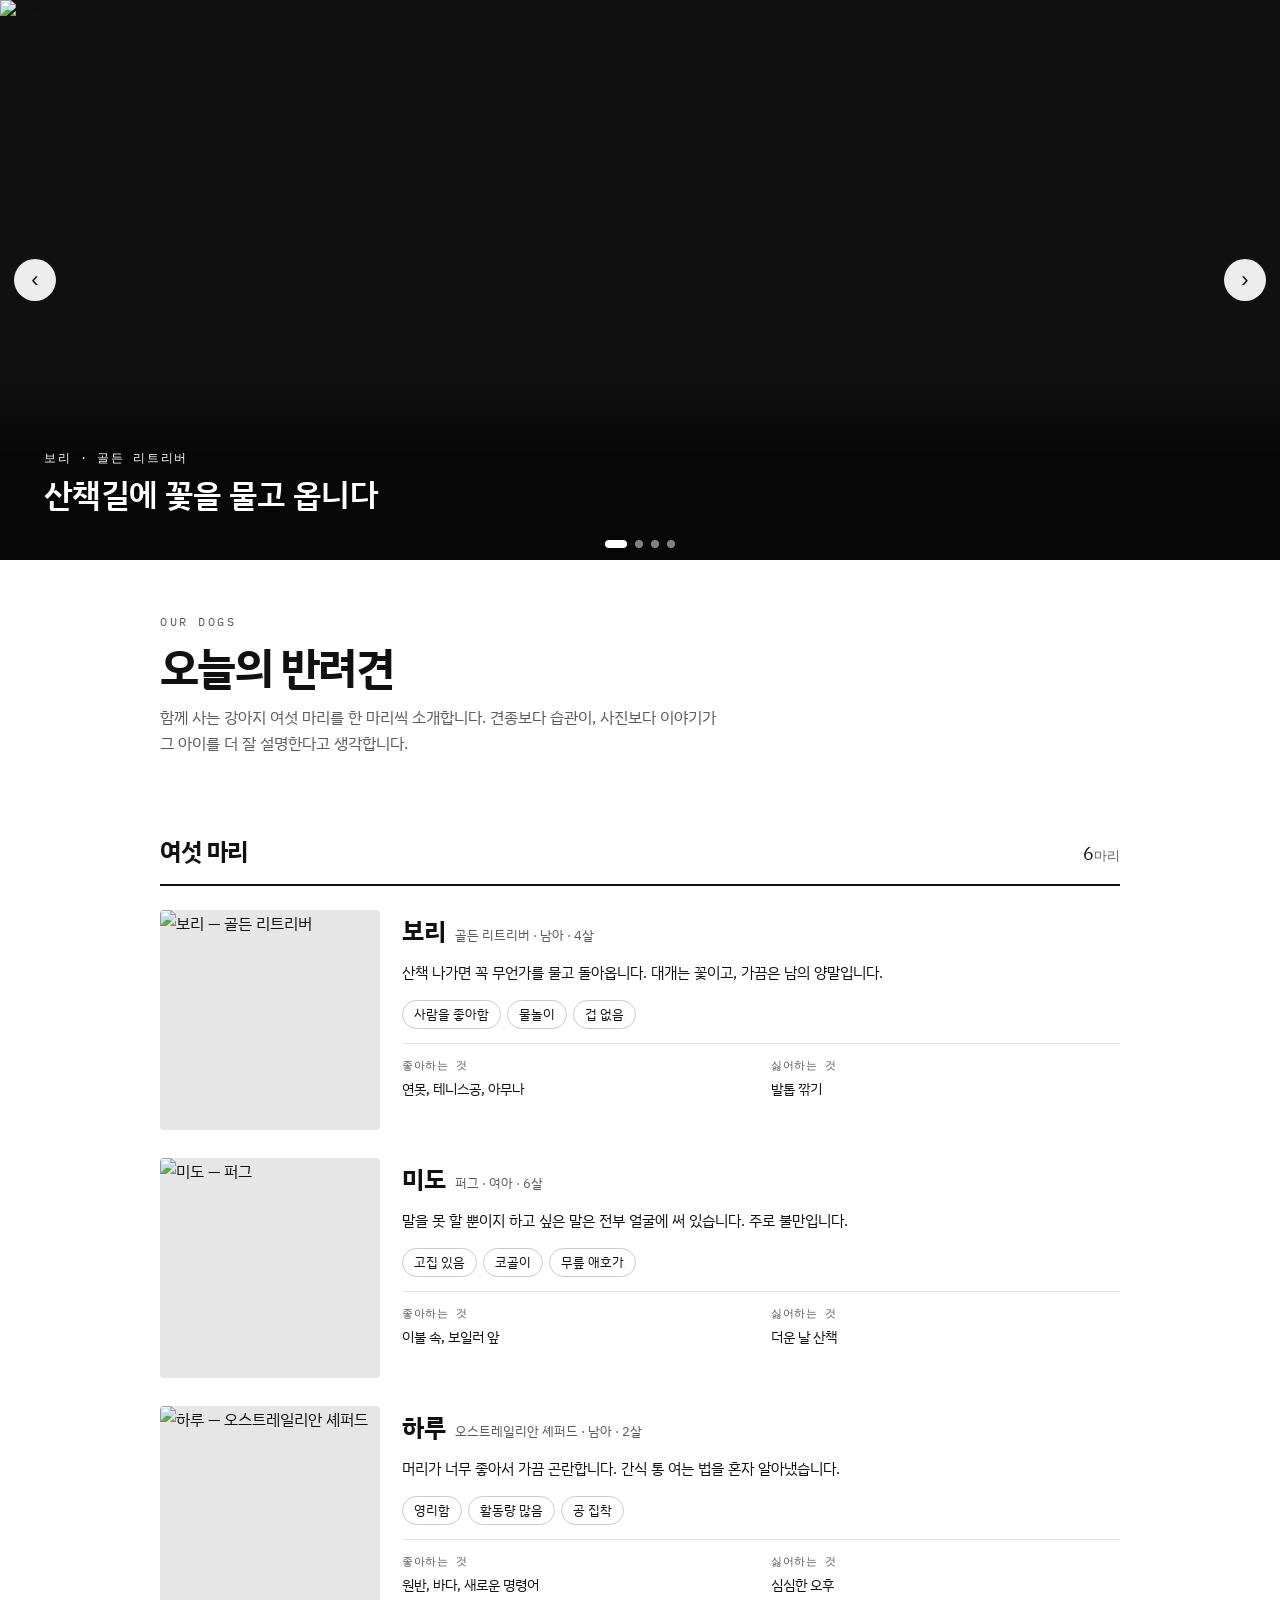
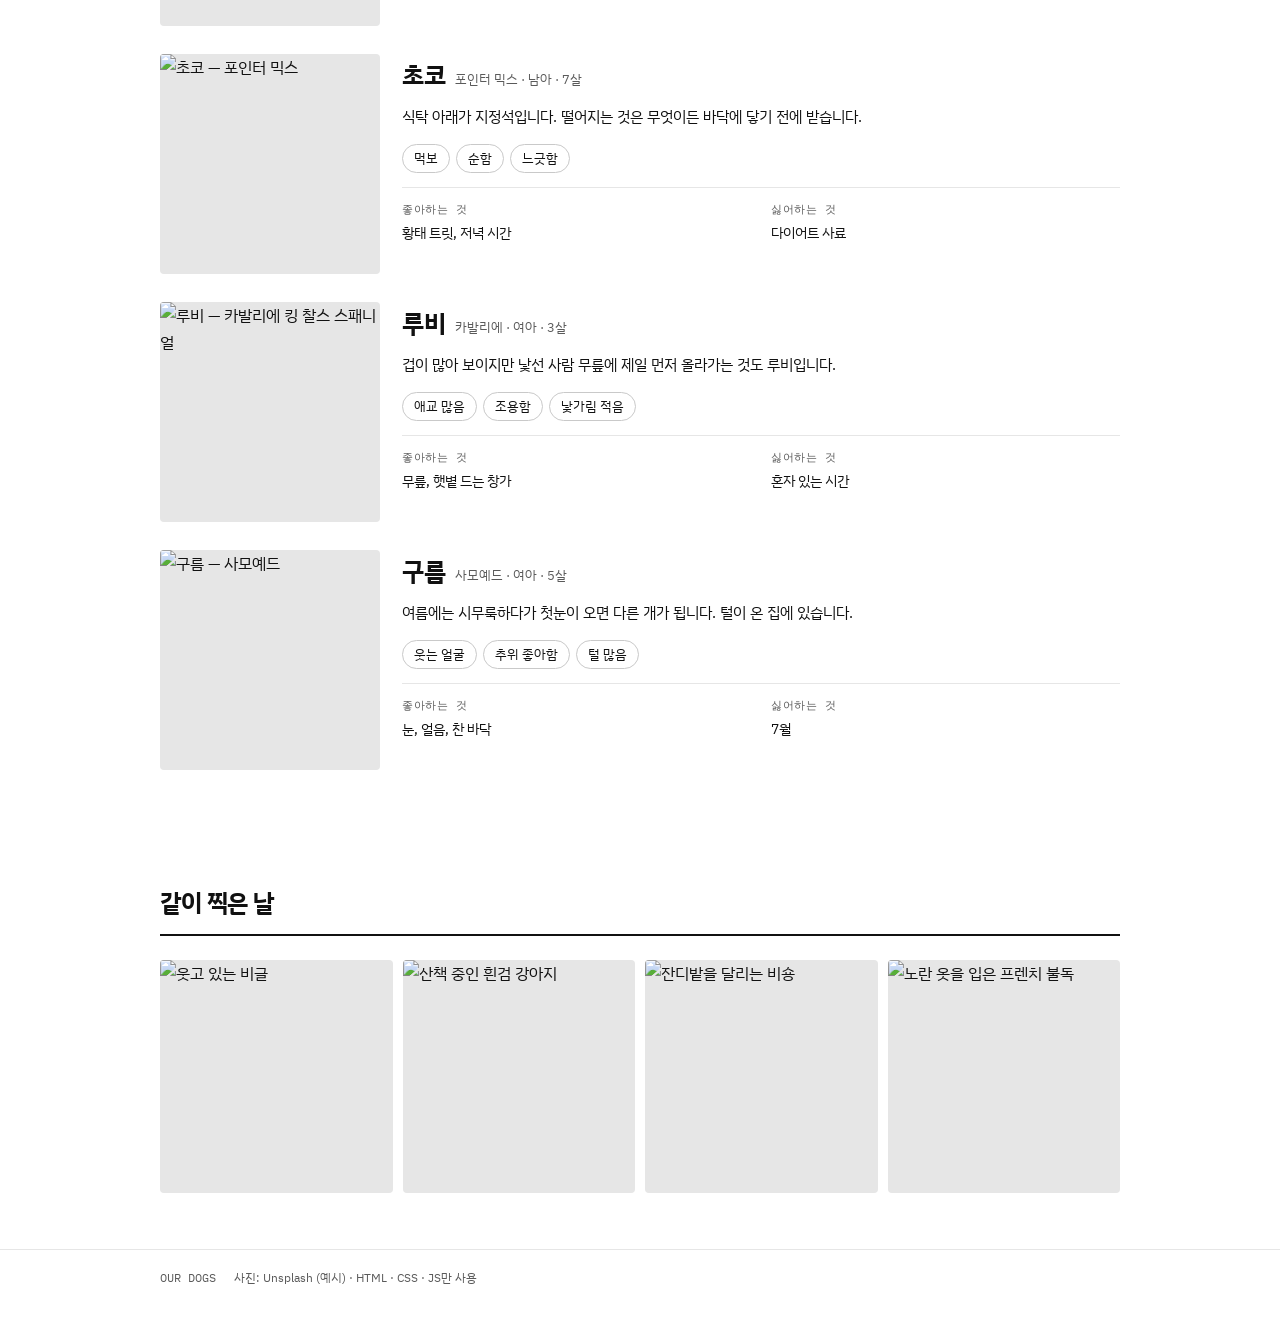
==== commit 3f9918b7: "견종 표기를 사진에 맞추고 구조 문서 갱신 사진 주소가 200을 준다고 해서 그 견종인 것은 아니다. 확인 결과 두 장이 표기와 달라 표기를 사진에 맞췄다.  - 하루: 보더 콜리" ====
--- a/web/index.html
+++ b/web/index.html
@@ -44,9 +44,9 @@
 
       <li class="slide">
         <img src="https://images.unsplash.com/photo-1518717758536-85ae29035b6d?auto=format&fit=crop&w=1600&q=72"
-             alt="혀를 내민 초콜릿색 래브라도" loading="lazy">
-        <div class="slide-text">
-          <p class="kicker">초코 · 래브라도</p>
+             alt="혀를 내민 갈색 포인터" loading="lazy">
+        <div class="slide-text">
+          <p class="kicker">초코 · 포인터 믹스</p>
           <h2>먹는 것과 관련해서는 진지합니다</h2>
         </div>
       </li>
@@ -87,7 +87,7 @@
 
       <article class="dog">
         <div class="dog-photo">
-          <img src="https://images.unsplash.com/photo-1591160690555-5debfba289f0?auto=format&fit=crop&w=800&h=800&q=70"
+          <img src="https://images.unsplash.com/photo-1552053831-71594a27632d?auto=format&fit=crop&w=800&h=800&q=70"
                alt="보리 — 골든 리트리버" loading="lazy">
         </div>
         <div class="dog-body">
@@ -130,12 +130,12 @@
       <article class="dog">
         <div class="dog-photo">
           <img src="https://images.unsplash.com/photo-1587300003388-59208cc962cb?auto=format&fit=crop&w=800&h=800&q=70"
-               alt="하루 — 보더 콜리" loading="lazy">
+               alt="하루 — 오스트레일리안 셰퍼드" loading="lazy">
         </div>
         <div class="dog-body">
           <div class="dog-head">
             <h3>하루</h3>
-            <p class="breed">보더 콜리 · 남아 · 2살</p>
+            <p class="breed">오스트레일리안 셰퍼드 · 남아 · 2살</p>
           </div>
           <p class="say">머리가 너무 좋아서 가끔 곤란합니다. 간식 통 여는 법을 혼자 알아냈습니다.</p>
           <ul class="tags">
@@ -151,12 +151,12 @@
       <article class="dog">
         <div class="dog-photo">
           <img src="https://images.unsplash.com/photo-1518717758536-85ae29035b6d?auto=format&fit=crop&w=800&h=800&q=70"
-               alt="초코 — 래브라도 리트리버" loading="lazy">
+               alt="초코 — 포인터 믹스" loading="lazy">
         </div>
         <div class="dog-body">
           <div class="dog-head">
             <h3>초코</h3>
-            <p class="breed">래브라도 리트리버 · 남아 · 7살</p>
+            <p class="breed">포인터 믹스 · 남아 · 7살</p>
           </div>
           <p class="say">식탁 아래가 지정석입니다. 떨어지는 것은 무엇이든 바닥에 닿기 전에 받습니다.</p>
           <ul class="tags">
--- a/web/style.css
+++ b/web/style.css
@@ -9,6 +9,7 @@
    색을 명시해 두어 어떤 환경에서도 같게 보인다.
    ───────────────────────────────────────────────────────────── */
 :root {
+  color-scheme: light;   /* 시스템이 다크 모드여도 스크롤바·폼이 흰 바탕에 맞게 그려진다 */
   --bg:     #FFFFFF;
   --fg:     #111111;   /* 흰 배경 대비 18.9:1 */
   --muted:  #5A5A5A;   /* 흰 배경 대비  7.0:1 */
